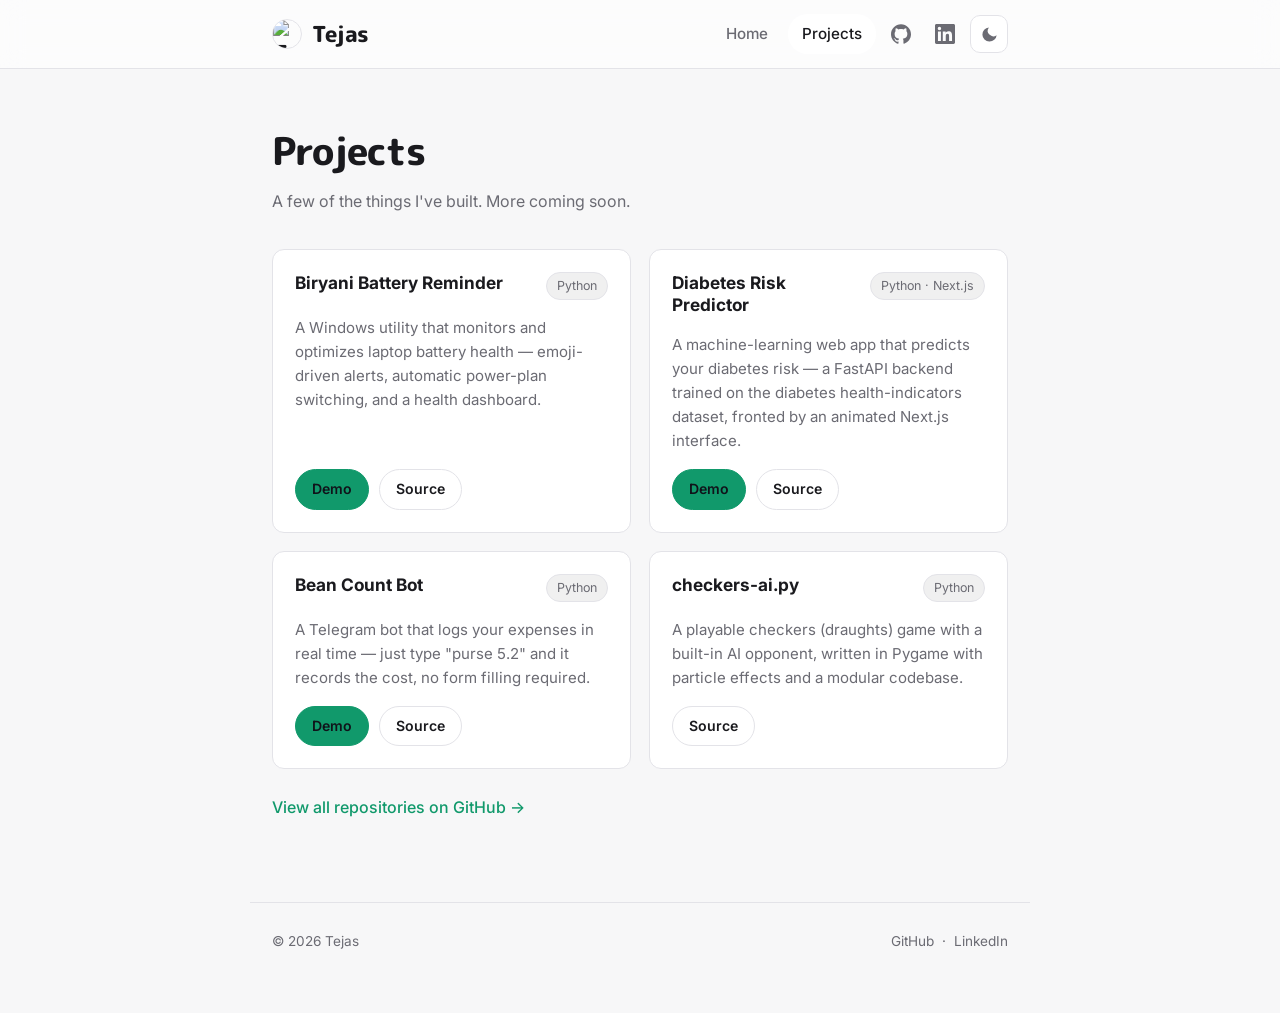
==== projects.html @ b29696ea "fixed some stuff" ====
<!doctype html>
<html lang="en">
  <head>
    <meta charset="UTF-8" />
    <script>
      (function () {
        try {
          var t = localStorage.getItem('theme');
          if (t === 'light' || t === 'dark') document.documentElement.setAttribute('data-theme', t);
        } catch (e) {}
      })();
    </script>
    <meta name="viewport" content="width=device-width, initial-scale=1.0" />
    <title>Tejas — Projects</title>
    <meta name="description" content="A selection of projects built by Tejas, with live demos and source." />
    <link rel="icon" href="data:image/svg+xml,<svg xmlns='http://www.w3.org/2000/svg' viewBox='0 0 100 100'><rect width='100' height='100' rx='50' fill='%23202023'/><text x='50' y='72' font-size='64' text-anchor='middle' fill='%236ee7a0' font-family='sans-serif'>T</text></svg>" />
    <link rel="preconnect" href="https://fonts.googleapis.com" />
    <link rel="preconnect" href="https://fonts.gstatic.com" crossorigin />
    <link href="https://fonts.googleapis.com/css2?family=M+PLUS+Rounded+1c:wght@500;700;800&family=Inter:wght@400;500;600&display=swap" rel="stylesheet" />
    <link rel="stylesheet" href="style.css" />
  </head>
  <body>
    <header class="nav">
      <div class="nav__inner">
        <a class="brand" href="index.html" aria-label="Tejas, home">
          <img class="brand__avatar" src="https://github.com/KidCoderT.png" alt="Tejas avatar" />
          <span>Tejas</span>
        </a>
        <nav class="nav__links" aria-label="Primary">
          <a href="index.html" class="nav__link">Home</a>
          <a href="projects.html" class="nav__link is-active">Projects</a>
          <a class="nav__social" href="https://github.com/KidCoderT" target="_blank" rel="noopener noreferrer" aria-label="GitHub profile">
            <svg viewBox="0 0 24 24" aria-hidden="true"><path fill="currentColor" d="M12 .297c-6.63 0-12 5.373-12 12 0 5.303 3.438 9.8 8.205 11.385.6.113.82-.258.82-.577 0-.285-.01-1.04-.015-2.04-3.338.724-4.042-1.61-4.042-1.61C4.422 18.07 3.633 17.7 3.633 17.7c-1.087-.744.084-.729.084-.729 1.205.084 1.838 1.236 1.838 1.236 1.07 1.835 2.809 1.305 3.495.998.108-.776.417-1.305.76-1.605-2.665-.3-5.466-1.332-5.466-5.93 0-1.31.465-2.38 1.235-3.22-.135-.303-.54-1.523.105-3.176 0 0 1.005-.322 3.3 1.23.96-.267 1.98-.399 3-.405 1.02.006 2.04.138 3 .405 2.28-1.552 3.285-1.23 3.285-1.23.645 1.653.24 2.873.12 3.176.765.84 1.23 1.91 1.23 3.22 0 4.61-2.805 5.625-5.475 5.92.42.36.81 1.096.81 2.22 0 1.606-.015 2.896-.015 3.286 0 .315.21.69.825.57C20.565 22.092 24 17.592 24 12.297c0-6.627-5.373-12-12-12"/></svg>
          </a>
          <a class="nav__social" href="https://www.linkedin.com/in/tejas-sunil/" target="_blank" rel="noopener noreferrer" aria-label="LinkedIn profile">
            <svg viewBox="0 0 24 24" aria-hidden="true"><path fill="currentColor" d="M20.447 20.452h-3.554v-5.569c0-1.328-.027-3.037-1.852-3.037-1.853 0-2.136 1.445-2.136 2.939v5.667H9.351V9h3.414v1.561h.046c.477-.9 1.637-1.85 3.37-1.85 3.601 0 4.267 2.37 4.267 5.455v6.286zM5.337 7.433a2.062 2.062 0 0 1-2.063-2.065 2.064 2.064 0 1 1 2.063 2.065zm1.782 13.019H3.555V9h3.564v11.452zM22.225 0H1.771C.792 0 0 .774 0 1.729v20.542C0 23.227.792 24 1.771 24h20.451C23.2 24 24 23.227 24 22.271V1.729C24 .774 23.2 0 22.225 0z"/>
            </svg>
          </a>
          <button type="button" class="theme-toggle" id="theme-toggle" aria-label="Toggle light and dark mode">
            <svg class="icon--sun" viewBox="0 0 24 24" aria-hidden="true"><g fill="none" stroke="currentColor" stroke-width="2" stroke-linecap="round"><circle cx="12" cy="12" r="4"/><path d="M12 2v2M12 20v2M4.93 4.93l1.41 1.41M17.66 17.66l1.41 1.41M2 12h2M20 12h2M4.93 19.07l1.41-1.41M17.66 6.34l1.41-1.41"/></g></svg>
            <svg class="icon--moon" viewBox="0 0 24 24" aria-hidden="true"><path fill="currentColor" d="M21 12.79A9 9 0 1 1 11.21 3 7 7 0 0 0 21 12.79z"/>
            </svg>
          </button>
        </nav>
      </div>
    </header>

    <main class="container">
      <section class="page-head">
        <h1>Projects</h1>
        <p>A few of the things I've built. More coming soon.</p>
      </section>

      <div class="projects__grid">
        <article class="card">
          <div class="card__top">
            <h3 class="card__name">Biryani Battery Reminder</h3>
            <span class="tag">Python</span>
          </div>
          <p class="card__desc">A Windows utility that monitors and optimizes laptop battery health — emoji-driven alerts, automatic power-plan switching, and a health dashboard.</p>
          <div class="card__actions">
            <a class="btn btn--demo" href="https://biryani-battery-reminder.vercel.app/" target="_blank" rel="noopener noreferrer">Demo</a>
            <a class="btn btn--source" href="https://github.com/KidCoderT/biryani-battery-reminder" target="_blank" rel="noopener noreferrer">Source</a>
          </div>
        </article>

        <article class="card">
          <div class="card__top">
            <h3 class="card__name">Diabetes Risk Predictor</h3>
            <span class="tag">Python · Next.js</span>
          </div>
          <p class="card__desc">A machine-learning web app that predicts your diabetes risk — a FastAPI backend trained on the diabetes health-indicators dataset, fronted by an animated Next.js interface.</p>
          <div class="card__actions">
            <a class="btn btn--demo" href="https://diabetes-risk-predictor.vercel.app/" target="_blank" rel="noopener noreferrer">Demo</a>
            <a class="btn btn--source" href="https://github.com/KidCoderT/DiabetesRiskPredictor" target="_blank" rel="noopener noreferrer">Source</a>
          </div>
        </article>

        <article class="card">
          <div class="card__top">
            <h3 class="card__name">Bean Count Bot</h3>
            <span class="tag">Python</span>
          </div>
          <p class="card__desc">A Telegram bot that logs your expenses in real time — just type "purse 5.2" and it records the cost, no form filling required.</p>
          <div class="card__actions">
            <a class="btn btn--demo" href="https://beancounterbot.vercel.app/" target="_blank" rel="noopener noreferrer">Demo</a>
            <a class="btn btn--source" href="https://github.com/KidCoderT/beancounter" target="_blank" rel="noopener noreferrer">Source</a>
          </div>
        </article>

        <article class="card">
          <div class="card__top">
            <h3 class="card__name">checkers-ai.py</h3>
            <span class="tag">Python</span>
          </div>
          <p class="card__desc">A playable checkers (draughts) game with a built-in AI opponent, written in Pygame with particle effects and a modular codebase.</p>
          <div class="card__actions">
            <a class="btn btn--source" href="https://github.com/KidCoderT/checkers-ai.py" target="_blank" rel="noopener noreferrer">Source</a>
          </div>
        </article>
      </div>

      <a class="projects__more" href="https://github.com/KidCoderT?tab=repositories" target="_blank" rel="noopener noreferrer">
        View all repositories on GitHub →
      </a>
    </main>

    <footer class="footer">
      <span>© 2026 Tejas</span>
      <span>
        <a href="https://github.com/KidCoderT" target="_blank" rel="noopener noreferrer">GitHub</a>
        &nbsp;·&nbsp;
        <a href="https://www.linkedin.com/in/tejas-sunil/" target="_blank" rel="noopener noreferrer">LinkedIn</a>
      </span>
    </footer>

    <script src="script.js"></script>
  </body>
</html>
---- style.css ----
/* ---- Design tokens (theme-aware) ---- */
:root {
  /* Light theme (default; flipped by [data-theme="dark"]) */
  --bg: #f7f7f8;
  --bg-elev: #ffffff;
  --text: #1a1a1e;
  --text-muted: #6b6b73;
  --border: #e3e3e8;
  --accent: #11996b;
  --radius: 12px;
  --maxw: 780px;

  --font-heading: 'M PLUS Rounded 1c', ui-sans-serif, system-ui, sans-serif;
  --font-body: 'Inter', ui-sans-serif, system-ui, -apple-system, 'Segoe UI', Roboto, Arial, sans-serif;
}
[data-theme="dark"] {
  /* Dark theme */
  --bg: #202023;
  --bg-elev: #2a2a2f;
  --text: #eceef1;
  --text-muted: #9a9aa3;
  --border: #33333b;
  --accent: #6ee7a0;
}

/* ---- Reset-ish ---- */
* { box-sizing: border-box; margin: 0; padding: 0; }
html { scroll-behavior: smooth; }
body {
  font-family: var(--font-body);
  color: var(--text);
  background: var(--bg);
  line-height: 1.6;
  -webkit-font-smoothing: antialiased;
  text-rendering: optimizeLegibility;
  transition: background-color 0.3s ease, color 0.3s ease;
}
a { color: inherit; text-decoration: none; }
img { display: block; max-width: 100%; }

/* ---- Navbar (frosted glass, craftz.dog style) ---- */
.nav {
  position: fixed;
  inset: 0 0 auto 0;
  z-index: 50;
  background: rgba(255, 255, 255, 0.6);
  backdrop-filter: blur(12px);
  -webkit-backdrop-filter: blur(12px);
  border-bottom: 1px solid var(--border);
}
[data-theme="dark"] .nav {
  background: rgba(32, 32, 35, 0.6);
}
.nav__inner {
  max-width: var(--maxw);
  margin: 0 auto;
  padding: 14px 22px;
  display: flex;
  align-items: center;
  justify-content: space-between;
  gap: 16px;
}
.brand {
  display: inline-flex;
  align-items: center;
  gap: 10px;
  font-family: var(--font-heading);
  font-weight: 800;
  font-size: 1.35rem;
  letter-spacing: -0.02em;
}
.brand__avatar {
  width: 30px;
  height: 30px;
  border-radius: 50%;
  object-fit: cover;
  border: 1px solid var(--border);
}
.nav__links {
  display: flex;
  align-items: center;
  gap: 6px;
}
.nav__link {
  padding: 8px 14px;
  border-radius: 999px;
  color: var(--text-muted);
  font-weight: 500;
  font-size: 0.95rem;
  transition: color 0.18s ease, background 0.18s ease;
}
.nav__link:hover { color: var(--text); background: var(--bg-elev); }
.nav__link.is-active { color: var(--text); background: var(--bg-elev); }
.nav__social {
  display: inline-grid;
  place-items: center;
  width: 38px;
  height: 38px;
  border-radius: 10px;
  color: var(--text-muted);
  transition: color 0.18s ease, transform 0.2s ease, background 0.18s ease;
}
.nav__social:hover {
  color: var(--text);
  background: var(--bg-elev);
  transform: rotate(15deg);
}
.nav__social svg { width: 20px; height: 20px; }

/* Theme toggle button (sits beside the social icons) */
.theme-toggle {
  display: inline-grid;
  place-items: center;
  width: 38px;
  height: 38px;
  border-radius: 10px;
  border: 1px solid var(--border);
  background: var(--bg-elev);
  color: var(--text-muted);
  cursor: pointer;
  transition: color 0.18s ease, border-color 0.18s ease, background 0.18s ease, transform 0.2s ease;
}
.theme-toggle:hover {
  color: var(--text);
  border-color: var(--text-muted);
  transform: rotate(15deg);
}
.theme-toggle svg { width: 19px; height: 19px; }
/* Sun is shown in dark mode, moon in light mode */
.icon--moon { display: none; }
.icon--sun { display: block; }
[data-theme="light"] .icon--moon { display: block; }
[data-theme="light"] .icon--sun { display: none; }

/* ---- Layout ---- */
.container {
  max-width: var(--maxw);
  margin: 0 auto;
  padding: 120px 22px 80px;
}

/* ---- Home / Hero ---- */
.hero {
  text-align: center;
  padding: 60px 0 40px;
  display: flex;
  flex-direction: column;
  align-items: center;
  gap: 18px;
}
.hero__avatar {
  width: 132px;
  height: 132px;
  border-radius: 50%;
  object-fit: cover;
  border: 1px solid var(--border);
  box-shadow: 0 10px 40px rgba(0, 0, 0, 0.35);
}
.hero__title {
  font-family: var(--font-heading);
  font-weight: 800;
  font-size: clamp(2rem, 6vw, 3rem);
  line-height: 1.1;
  letter-spacing: -0.03em;
}
.hero__subtitle {
  color: var(--accent);
  font-weight: 600;
  letter-spacing: 0.01em;
}
.hero__bio {
  color: var(--text-muted);
  max-width: 44ch;
  font-size: 1.05rem;
}

/* ---- Social row ---- */
.social-row {
  display: flex;
  gap: 12px;
  margin-top: 8px;
}
.social-row a {
  display: inline-flex;
  align-items: center;
  gap: 8px;
  padding: 10px 18px;
  border: 1px solid var(--border);
  border-radius: 999px;
  color: var(--text-muted);
  font-weight: 500;
  font-size: 0.95rem;
  transition: color 0.18s ease, border-color 0.18s ease, transform 0.15s ease, background 0.18s ease;
}
.social-row a:hover {
  color: var(--text);
  border-color: var(--text-muted);
  transform: translateY(-2px);
  background: var(--bg-elev);
}
.social-row svg { width: 18px; height: 18px; }

/* ---- Section heading ---- */
.page-head { margin-bottom: 34px; }
.page-head h1 {
  font-family: var(--font-heading);
  font-weight: 800;
  font-size: clamp(1.8rem, 5vw, 2.4rem);
  letter-spacing: -0.02em;
}
.page-head p { color: var(--text-muted); margin-top: 8px; }

/* ---- Projects grid + cards ---- */
.projects__grid {
  display: grid;
  grid-template-columns: repeat(auto-fill, minmax(260px, 1fr));
  gap: 18px;
}
.card {
  display: flex;
  flex-direction: column;
  gap: 16px;
  padding: 22px;
  background: var(--bg-elev);
  border: 1px solid var(--border);
  border-radius: var(--radius);
  transition: transform 0.18s ease, border-color 0.18s ease, box-shadow 0.18s ease;
}
.card:hover {
  transform: translateY(-3px);
  border-color: var(--text-muted);
  box-shadow: 0 12px 30px rgba(0, 0, 0, 0.3);
}
[data-theme="light"] .card:hover {
  box-shadow: 0 12px 30px rgba(0, 0, 0, 0.12);
}
.card__top {
  display: flex;
  align-items: flex-start;
  justify-content: space-between;
  gap: 12px;
}
.card__name {
  font-weight: 700;
  font-size: 1.08rem;
  color: var(--text);
  line-height: 1.3;
}
.card:hover .card__name { color: var(--accent); }
.card__desc {
  color: var(--text-muted);
  font-size: 0.94rem;
  flex: 1;
}
.card__actions {
  display: flex;
  gap: 10px;
  flex-wrap: wrap;
}
.btn {
  display: inline-flex;
  align-items: center;
  gap: 6px;
  padding: 8px 16px;
  border-radius: 999px;
  font-weight: 600;
  font-size: 0.88rem;
  border: 1px solid var(--border);
  background: var(--bg-elev);
  color: var(--text);
  cursor: pointer;
  transition: color 0.18s ease, background 0.18s ease, border-color 0.18s ease, transform 0.15s ease;
}
.btn:hover { transform: translateY(-1px); }
.btn--demo {
  background: var(--accent);
  border-color: var(--accent);
  color: #10131a;
}
.btn--demo:hover {
  border-color: var(--accent);
  opacity: 0.9;
}
.btn--source:hover {
  border-color: var(--text-muted);
  background: var(--bg);
}
.tag {
  font-size: 0.78rem;
  padding: 3px 10px;
  border-radius: 999px;
  background: rgba(255, 255, 255, 0.06);
  color: var(--text-muted);
  border: 1px solid var(--border);
  white-space: nowrap;
}
[data-theme="light"] .tag {
  background: rgba(0, 0, 0, 0.06);
}

.projects__status {
  color: var(--text-muted);
  padding: 24px;
  text-align: center;
}
.projects__more {
  display: inline-block;
  margin-top: 26px;
  color: var(--accent);
  font-weight: 500;
  border-bottom: 1px solid transparent;
  transition: border-color 0.18s ease;
}
.projects__more:hover { border-color: var(--accent); }

/* ---- Footer ---- */
.footer {
  border-top: 1px solid var(--border);
  max-width: var(--maxw);
  margin: 0 auto;
  padding: 28px 22px 60px;
  color: var(--text-muted);
  font-size: 0.85rem;
  display: flex;
  justify-content: space-between;
  gap: 16px;
  flex-wrap: wrap;
}
.footer a { color: var(--text-muted); transition: color 0.18s ease; }
.footer a:hover { color: var(--accent); }

/* ---- Responsive ---- */
@media (max-width: 560px) {
  .nav__inner { padding: 12px 16px; }
  .brand span { font-size: 1.15rem; }
  .nav__link { padding: 8px 10px; font-size: 0.9rem; }
  .container { padding-top: 100px; }
  .projects__grid { grid-template-columns: 1fr; }
}
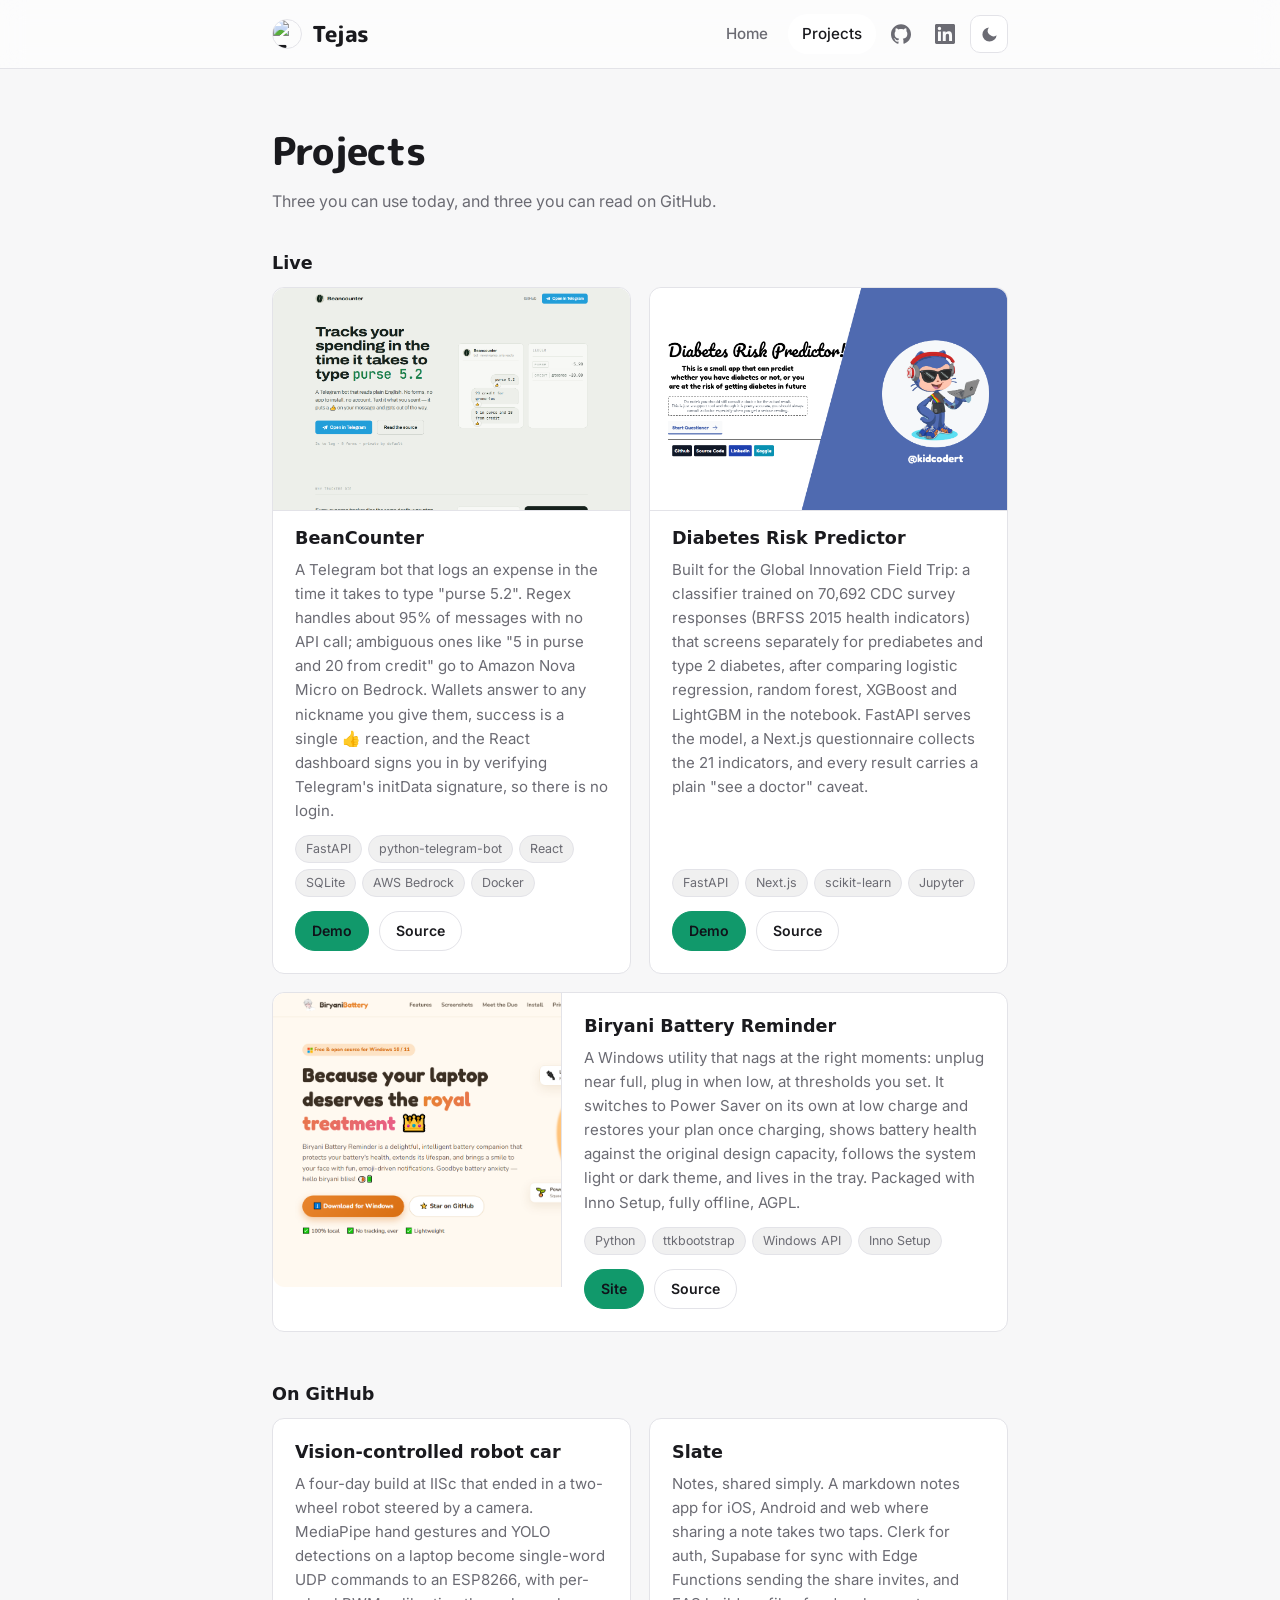
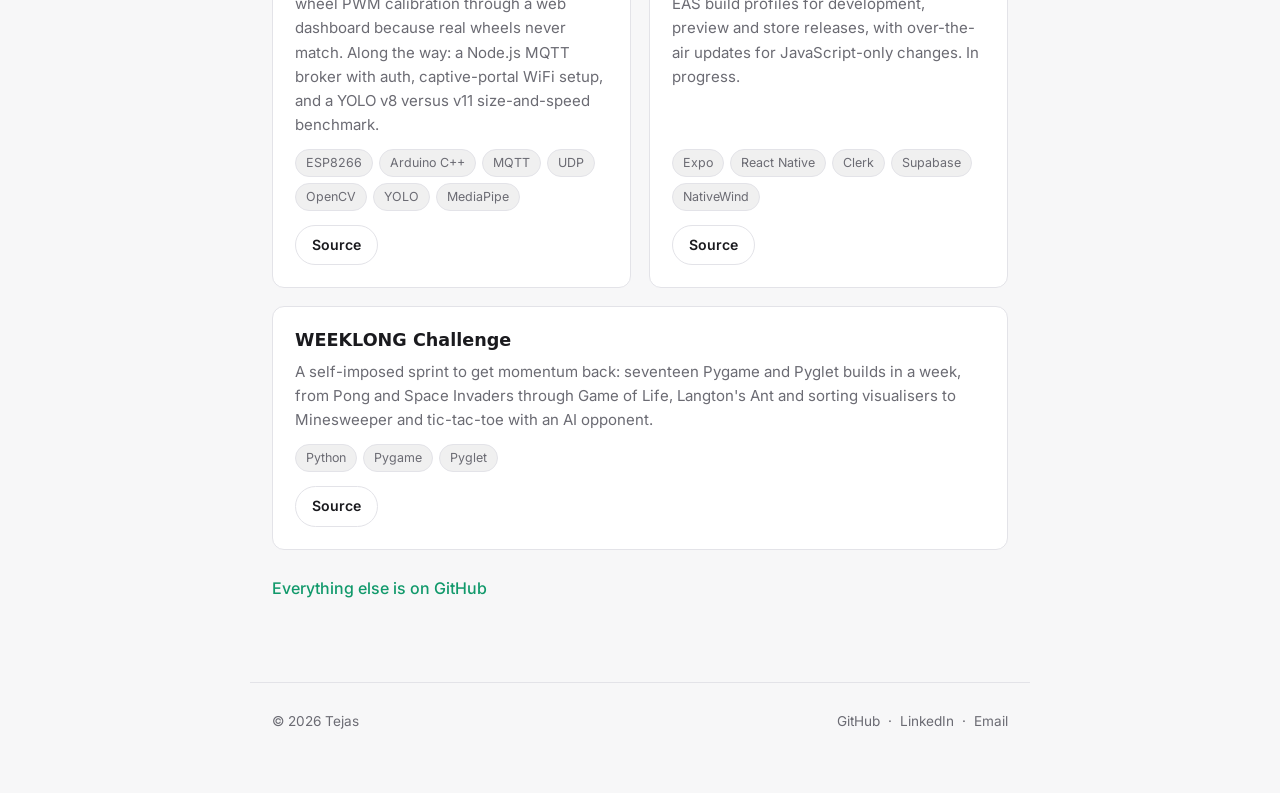
==== commit c3ac68da: "added better projects" ====
--- a/projects.html
+++ b/projects.html
@@ -4,15 +4,18 @@
     <meta charset="UTF-8" />
     <script>
       (function () {
-        try {
-          var t = localStorage.getItem('theme');
-          if (t === 'light' || t === 'dark') document.documentElement.setAttribute('data-theme', t);
-        } catch (e) {}
+        var t = null;
+        try { t = localStorage.getItem('theme'); } catch (e) {}
+        if (t !== 'light' && t !== 'dark') t = matchMedia('(prefers-color-scheme: dark)').matches ? 'dark' : 'light';
+        document.documentElement.setAttribute('data-theme', t);
       })();
     </script>
     <meta name="viewport" content="width=device-width, initial-scale=1.0" />
     <title>Tejas — Projects</title>
-    <meta name="description" content="A selection of projects built by Tejas, with live demos and source." />
+    <meta name="description" content="Projects by Tejas: a Telegram expense tracker, a clinical ML predictor, a Windows battery utility, a vision-controlled robot car, and more." />
+    <meta property="og:title" content="Tejas — Projects" />
+    <meta property="og:description" content="A Telegram expense tracker, a clinical ML predictor, a Windows battery utility, a vision-controlled robot car, and more." />
+    <meta property="og:image" content="https://github.com/KidCoderT.png" />
     <link rel="icon" href="data:image/svg+xml,<svg xmlns='http://www.w3.org/2000/svg' viewBox='0 0 100 100'><rect width='100' height='100' rx='50' fill='%23202023'/><text x='50' y='72' font-size='64' text-anchor='middle' fill='%236ee7a0' font-family='sans-serif'>T</text></svg>" />
     <link rel="preconnect" href="https://fonts.googleapis.com" />
     <link rel="preconnect" href="https://fonts.gstatic.com" crossorigin />
@@ -33,13 +36,11 @@
             <svg viewBox="0 0 24 24" aria-hidden="true"><path fill="currentColor" d="M12 .297c-6.63 0-12 5.373-12 12 0 5.303 3.438 9.8 8.205 11.385.6.113.82-.258.82-.577 0-.285-.01-1.04-.015-2.04-3.338.724-4.042-1.61-4.042-1.61C4.422 18.07 3.633 17.7 3.633 17.7c-1.087-.744.084-.729.084-.729 1.205.084 1.838 1.236 1.838 1.236 1.07 1.835 2.809 1.305 3.495.998.108-.776.417-1.305.76-1.605-2.665-.3-5.466-1.332-5.466-5.93 0-1.31.465-2.38 1.235-3.22-.135-.303-.54-1.523.105-3.176 0 0 1.005-.322 3.3 1.23.96-.267 1.98-.399 3-.405 1.02.006 2.04.138 3 .405 2.28-1.552 3.285-1.23 3.285-1.23.645 1.653.24 2.873.12 3.176.765.84 1.23 1.91 1.23 3.22 0 4.61-2.805 5.625-5.475 5.92.42.36.81 1.096.81 2.22 0 1.606-.015 2.896-.015 3.286 0 .315.21.69.825.57C20.565 22.092 24 17.592 24 12.297c0-6.627-5.373-12-12-12"/></svg>
           </a>
           <a class="nav__social" href="https://www.linkedin.com/in/tejas-sunil/" target="_blank" rel="noopener noreferrer" aria-label="LinkedIn profile">
-            <svg viewBox="0 0 24 24" aria-hidden="true"><path fill="currentColor" d="M20.447 20.452h-3.554v-5.569c0-1.328-.027-3.037-1.852-3.037-1.853 0-2.136 1.445-2.136 2.939v5.667H9.351V9h3.414v1.561h.046c.477-.9 1.637-1.85 3.37-1.85 3.601 0 4.267 2.37 4.267 5.455v6.286zM5.337 7.433a2.062 2.062 0 0 1-2.063-2.065 2.064 2.064 0 1 1 2.063 2.065zm1.782 13.019H3.555V9h3.564v11.452zM22.225 0H1.771C.792 0 0 .774 0 1.729v20.542C0 23.227.792 24 1.771 24h20.451C23.2 24 24 23.227 24 22.271V1.729C24 .774 23.2 0 22.225 0z"/>
-            </svg>
+            <svg viewBox="0 0 24 24" aria-hidden="true"><path fill="currentColor" d="M20.447 20.452h-3.554v-5.569c0-1.328-.027-3.037-1.852-3.037-1.853 0-2.136 1.445-2.136 2.939v5.667H9.351V9h3.414v1.561h.046c.477-.9 1.637-1.85 3.37-1.85 3.601 0 4.267 2.37 4.267 5.455v6.286zM5.337 7.433a2.062 2.062 0 0 1-2.063-2.065 2.064 2.064 0 1 1 2.063 2.065zm1.782 13.019H3.555V9h3.564v11.452zM22.225 0H1.771C.792 0 0 .774 0 1.729v20.542C0 23.227.792 24 1.771 24h20.451C23.2 24 24 23.227 24 22.271V1.729C24 .774 23.2 0 22.225 0z"/></svg>
           </a>
           <button type="button" class="theme-toggle" id="theme-toggle" aria-label="Toggle light and dark mode">
             <svg class="icon--sun" viewBox="0 0 24 24" aria-hidden="true"><g fill="none" stroke="currentColor" stroke-width="2" stroke-linecap="round"><circle cx="12" cy="12" r="4"/><path d="M12 2v2M12 20v2M4.93 4.93l1.41 1.41M17.66 17.66l1.41 1.41M2 12h2M20 12h2M4.93 19.07l1.41-1.41M17.66 6.34l1.41-1.41"/></g></svg>
-            <svg class="icon--moon" viewBox="0 0 24 24" aria-hidden="true"><path fill="currentColor" d="M21 12.79A9 9 0 1 1 11.21 3 7 7 0 0 0 21 12.79z"/>
-            </svg>
+            <svg class="icon--moon" viewBox="0 0 24 24" aria-hidden="true"><path fill="currentColor" d="M21 12.79A9 9 0 1 1 11.21 3 7 7 0 0 0 21 12.79z"/></svg>
           </button>
         </nav>
       </div>
@@ -48,60 +49,105 @@
     <main class="container">
       <section class="page-head">
         <h1>Projects</h1>
-        <p>A few of the things I've built. More coming soon.</p>
+        <p>Three you can use today, and three you can read on GitHub.</p>
       </section>
 
-      <div class="projects__grid">
-        <article class="card">
-          <div class="card__top">
-            <h3 class="card__name">Biryani Battery Reminder</h3>
-            <span class="tag">Python</span>
-          </div>
-          <p class="card__desc">A Windows utility that monitors and optimizes laptop battery health — emoji-driven alerts, automatic power-plan switching, and a health dashboard.</p>
-          <div class="card__actions">
-            <a class="btn btn--demo" href="https://biryani-battery-reminder.vercel.app/" target="_blank" rel="noopener noreferrer">Demo</a>
-            <a class="btn btn--source" href="https://github.com/KidCoderT/biryani-battery-reminder" target="_blank" rel="noopener noreferrer">Source</a>
-          </div>
-        </article>
+      <section class="section">
+        <h2>Live</h2>
+        <div class="projects__grid">
+          <article class="card">
+            <img class="card__shot" src="assets/beancounter.png" alt="BeanCounter landing page" width="1280" height="800" loading="lazy" />
+            <div class="card__body">
+              <h3 class="card__name">BeanCounter</h3>
+              <p class="card__desc">A Telegram bot that logs an expense in the time it takes to type "purse 5.2". Regex handles about 95% of messages with no API call; ambiguous ones like "5 in purse and 20 from credit" go to Amazon Nova Micro on Bedrock. Wallets answer to any nickname you give them, success is a single 👍 reaction, and the React dashboard signs you in by verifying Telegram's initData signature, so there is no login.</p>
+              <div class="tags">
+                <span class="tag">FastAPI</span><span class="tag">python-telegram-bot</span><span class="tag">React</span><span class="tag">SQLite</span><span class="tag">AWS Bedrock</span><span class="tag">Docker</span>
+              </div>
+              <div class="card__actions">
+                <a class="btn btn--demo" href="https://beancounterbot.vercel.app/" target="_blank" rel="noopener noreferrer">Demo</a>
+                <a class="btn btn--source" href="https://github.com/KidCoderT/beancounter" target="_blank" rel="noopener noreferrer">Source</a>
+              </div>
+            </div>
+          </article>
 
-        <article class="card">
-          <div class="card__top">
-            <h3 class="card__name">Diabetes Risk Predictor</h3>
-            <span class="tag">Python · Next.js</span>
-          </div>
-          <p class="card__desc">A machine-learning web app that predicts your diabetes risk — a FastAPI backend trained on the diabetes health-indicators dataset, fronted by an animated Next.js interface.</p>
-          <div class="card__actions">
-            <a class="btn btn--demo" href="https://diabetes-risk-predictor.vercel.app/" target="_blank" rel="noopener noreferrer">Demo</a>
-            <a class="btn btn--source" href="https://github.com/KidCoderT/DiabetesRiskPredictor" target="_blank" rel="noopener noreferrer">Source</a>
-          </div>
-        </article>
+          <article class="card">
+            <img class="card__shot" src="assets/diabetes.png" alt="Diabetes Risk Predictor home page" width="1280" height="800" loading="lazy" />
+            <div class="card__body">
+              <h3 class="card__name">Diabetes Risk Predictor</h3>
+              <p class="card__desc">Built for the Global Innovation Field Trip: a classifier trained on 70,692 CDC survey responses (BRFSS 2015 health indicators) that screens separately for prediabetes and type 2 diabetes, after comparing logistic regression, random forest, XGBoost and LightGBM in the notebook. FastAPI serves the model, a Next.js questionnaire collects the 21 indicators, and every result carries a plain "see a doctor" caveat.</p>
+              <div class="tags">
+                <span class="tag">FastAPI</span><span class="tag">Next.js</span><span class="tag">scikit-learn</span><span class="tag">Jupyter</span>
+              </div>
+              <div class="card__actions">
+                <a class="btn btn--demo" href="https://diabetes-risk-predictor.vercel.app/" target="_blank" rel="noopener noreferrer">Demo</a>
+                <a class="btn btn--source" href="https://github.com/KidCoderT/DiabetesRiskPredictor" target="_blank" rel="noopener noreferrer">Source</a>
+              </div>
+            </div>
+          </article>
 
-        <article class="card">
-          <div class="card__top">
-            <h3 class="card__name">Bean Count Bot</h3>
-            <span class="tag">Python</span>
-          </div>
-          <p class="card__desc">A Telegram bot that logs your expenses in real time — just type "purse 5.2" and it records the cost, no form filling required.</p>
-          <div class="card__actions">
-            <a class="btn btn--demo" href="https://beancounterbot.vercel.app/" target="_blank" rel="noopener noreferrer">Demo</a>
-            <a class="btn btn--source" href="https://github.com/KidCoderT/beancounter" target="_blank" rel="noopener noreferrer">Source</a>
-          </div>
-        </article>
+          <article class="card card--wide">
+            <img class="card__shot" src="assets/biryani.png" alt="Biryani Battery Reminder product site" width="1280" height="800" loading="lazy" />
+            <div class="card__body">
+              <h3 class="card__name">Biryani Battery Reminder</h3>
+              <p class="card__desc">A Windows utility that nags at the right moments: unplug near full, plug in when low, at thresholds you set. It switches to Power Saver on its own at low charge and restores your plan once charging, shows battery health against the original design capacity, follows the system light or dark theme, and lives in the tray. Packaged with Inno Setup, fully offline, AGPL.</p>
+              <div class="tags">
+                <span class="tag">Python</span><span class="tag">ttkbootstrap</span><span class="tag">Windows API</span><span class="tag">Inno Setup</span>
+              </div>
+              <div class="card__actions">
+                <a class="btn btn--demo" href="https://biryani-battery-reminder.vercel.app/" target="_blank" rel="noopener noreferrer">Site</a>
+                <a class="btn btn--source" href="https://github.com/KidCoderT/biryani-battery-reminder" target="_blank" rel="noopener noreferrer">Source</a>
+              </div>
+            </div>
+          </article>
+        </div>
+      </section>
 
-        <article class="card">
-          <div class="card__top">
-            <h3 class="card__name">checkers-ai.py</h3>
-            <span class="tag">Python</span>
-          </div>
-          <p class="card__desc">A playable checkers (draughts) game with a built-in AI opponent, written in Pygame with particle effects and a modular codebase.</p>
-          <div class="card__actions">
-            <a class="btn btn--source" href="https://github.com/KidCoderT/checkers-ai.py" target="_blank" rel="noopener noreferrer">Source</a>
-          </div>
-        </article>
-      </div>
+      <section class="section">
+        <h2>On GitHub</h2>
+        <div class="projects__grid">
+          <article class="card">
+            <div class="card__body">
+              <h3 class="card__name">Vision-controlled robot car</h3>
+              <p class="card__desc">A four-day build at IISc that ended in a two-wheel robot steered by a camera. MediaPipe hand gestures and YOLO detections on a laptop become single-word UDP commands to an ESP8266, with per-wheel PWM calibration through a web dashboard because real wheels never match. Along the way: a Node.js MQTT broker with auth, captive-portal WiFi setup, and a YOLO v8 versus v11 size-and-speed benchmark.</p>
+              <div class="tags">
+                <span class="tag">ESP8266</span><span class="tag">Arduino C++</span><span class="tag">MQTT</span><span class="tag">UDP</span><span class="tag">OpenCV</span><span class="tag">YOLO</span><span class="tag">MediaPipe</span>
+              </div>
+              <div class="card__actions">
+                <a class="btn btn--source" href="https://github.com/KidCoderT/iisc-iot" target="_blank" rel="noopener noreferrer">Source</a>
+              </div>
+            </div>
+          </article>
+
+          <article class="card">
+            <div class="card__body">
+              <h3 class="card__name">Slate</h3>
+              <p class="card__desc">Notes, shared simply. A markdown notes app for iOS, Android and web where sharing a note takes two taps. Clerk for auth, Supabase for sync with Edge Functions sending the share invites, and EAS build profiles for development, preview and store releases, with over-the-air updates for JavaScript-only changes. In progress.</p>
+              <div class="tags">
+                <span class="tag">Expo</span><span class="tag">React Native</span><span class="tag">Clerk</span><span class="tag">Supabase</span><span class="tag">NativeWind</span>
+              </div>
+              <div class="card__actions">
+                <a class="btn btn--source" href="https://github.com/KidCoderT/slate" target="_blank" rel="noopener noreferrer">Source</a>
+              </div>
+            </div>
+          </article>
+
+          <article class="card card--wide">
+            <div class="card__body">
+              <h3 class="card__name">WEEKLONG Challenge</h3>
+              <p class="card__desc">A self-imposed sprint to get momentum back: seventeen Pygame and Pyglet builds in a week, from Pong and Space Invaders through Game of Life, Langton's Ant and sorting visualisers to Minesweeper and tic-tac-toe with an AI opponent.</p>
+              <div class="tags">
+                <span class="tag">Python</span><span class="tag">Pygame</span><span class="tag">Pyglet</span>
+              </div>
+              <div class="card__actions">
+                <a class="btn btn--source" href="https://github.com/KidCoderT/WEEKLONG-CHALLENGE" target="_blank" rel="noopener noreferrer">Source</a>
+              </div>
+            </div>
+          </article>
+        </div>
+      </section>
 
       <a class="projects__more" href="https://github.com/KidCoderT?tab=repositories" target="_blank" rel="noopener noreferrer">
-        View all repositories on GitHub →
+        Everything else is on GitHub
       </a>
     </main>
 
@@ -111,6 +157,8 @@
         <a href="https://github.com/KidCoderT" target="_blank" rel="noopener noreferrer">GitHub</a>
         &nbsp;·&nbsp;
         <a href="https://www.linkedin.com/in/tejas-sunil/" target="_blank" rel="noopener noreferrer">LinkedIn</a>
+        &nbsp;·&nbsp;
+        <a href="mailto:tejas.sunil@u.nus.edu">Email</a>
       </span>
     </footer>
 
--- a/style.css
+++ b/style.css
@@ -154,8 +154,9 @@
   border-radius: 50%;
   object-fit: cover;
   border: 1px solid var(--border);
-  box-shadow: 0 10px 40px rgba(0, 0, 0, 0.35);
-}
+  box-shadow: 0 10px 40px rgba(0, 0, 0, 0.12);
+}
+[data-theme="dark"] .hero__avatar { box-shadow: 0 10px 40px rgba(0, 0, 0, 0.35); }
 .hero__title {
   font-family: var(--font-heading);
   font-weight: 800;
@@ -210,7 +211,26 @@
 }
 .page-head p { color: var(--text-muted); margin-top: 8px; }
 
-/* ---- Projects grid + cards ---- */
+/* ---- Home sections (experience, education) ---- */
+.section { margin-top: 48px; }
+.page-head + .section { margin-top: 0; }
+.section h2 {
+  font-family: var(--font-heading);
+  font-size: 1.1rem;
+  font-weight: 700;
+  margin-bottom: 10px;
+}
+.exp { padding: 14px 0; border-top: 1px solid var(--border); }
+.exp__head { display: flex; flex-wrap: wrap; align-items: baseline; gap: 4px 12px; }
+.exp__role { font-weight: 600; }
+.exp__org, .exp__dates { color: var(--text-muted); font-size: 0.92rem; }
+.exp__dates { margin-left: auto; white-space: nowrap; }
+.exp p { color: var(--text-muted); font-size: 0.94rem; margin-top: 6px; }
+.awards { color: var(--text-muted); font-size: 0.92rem; padding-top: 14px; border-top: 1px solid var(--border); }
+.cta { text-align: center; margin-top: 38px; }
+.cta .projects__more { margin-top: 0; }
+
+/* ---- Projects: cards, grouped so every card in a grid has the same shape ---- */
 .projects__grid {
   display: grid;
   grid-template-columns: repeat(auto-fill, minmax(260px, 1fr));
@@ -219,7 +239,6 @@
 .card {
   display: flex;
   flex-direction: column;
-  gap: 16px;
   padding: 22px;
   background: var(--bg-elev);
   border: 1px solid var(--border);
@@ -229,33 +248,47 @@
 .card:hover {
   transform: translateY(-3px);
   border-color: var(--text-muted);
-  box-shadow: 0 12px 30px rgba(0, 0, 0, 0.3);
-}
-[data-theme="light"] .card:hover {
   box-shadow: 0 12px 30px rgba(0, 0, 0, 0.12);
 }
-.card__top {
-  display: flex;
-  align-items: flex-start;
-  justify-content: space-between;
-  gap: 12px;
-}
+[data-theme="dark"] .card:hover { box-shadow: 0 12px 30px rgba(0, 0, 0, 0.3); }
+.card__shot {
+  width: calc(100% + 44px);
+  max-width: none;
+  height: auto; /* width/height attrs reserve space; aspect-ratio needs height unset to win */
+  margin: -22px -22px 16px;
+  aspect-ratio: 16 / 10;
+  object-fit: cover;
+  object-position: top;
+  border-radius: var(--radius) var(--radius) 0 0;
+  border-bottom: 1px solid var(--border);
+}
+.card__body { display: flex; flex-direction: column; flex: 1; }
 .card__name {
+  font-family: var(--font-heading);
   font-weight: 700;
-  font-size: 1.08rem;
-  color: var(--text);
+  font-size: 1.1rem;
   line-height: 1.3;
 }
 .card:hover .card__name { color: var(--accent); }
-.card__desc {
-  color: var(--text-muted);
-  font-size: 0.94rem;
-  flex: 1;
-}
-.card__actions {
-  display: flex;
-  gap: 10px;
-  flex-wrap: wrap;
+.card__desc { color: var(--text-muted); font-size: 0.94rem; margin-top: 8px; flex: 1; }
+.card__actions { display: flex; gap: 10px; flex-wrap: wrap; margin-top: 14px; }
+
+/* Third card in a group of three spans the row; with a screenshot it goes horizontal */
+.card--wide { grid-column: 1 / -1; }
+.card--wide:has(.card__shot) {
+  display: grid;
+  grid-template-columns: 2fr 3fr;
+  column-gap: 22px;
+}
+.card--wide:has(.card__shot) .card__shot {
+  width: calc(100% + 22px);
+  height: 100%;
+  aspect-ratio: auto;
+  object-position: left top; /* keep the site's headline in frame when cropped to a column */
+  margin: -22px 0 -22px -22px;
+  border-radius: var(--radius) 0 0 var(--radius);
+  border-bottom: 0;
+  border-right: 1px solid var(--border);
 }
 .btn {
   display: inline-flex;
@@ -289,20 +322,15 @@
   font-size: 0.78rem;
   padding: 3px 10px;
   border-radius: 999px;
+  background: rgba(0, 0, 0, 0.06);
+  color: var(--text-muted);
+  border: 1px solid var(--border);
+  white-space: nowrap;
+}
+[data-theme="dark"] .tag {
   background: rgba(255, 255, 255, 0.06);
-  color: var(--text-muted);
-  border: 1px solid var(--border);
-  white-space: nowrap;
-}
-[data-theme="light"] .tag {
-  background: rgba(0, 0, 0, 0.06);
-}
-
-.projects__status {
-  color: var(--text-muted);
-  padding: 24px;
-  text-align: center;
-}
+}
+.tags { display: flex; flex-wrap: wrap; gap: 6px; margin-top: 12px; }
 .projects__more {
   display: inline-block;
   margin-top: 26px;
@@ -336,4 +364,11 @@
   .nav__link { padding: 8px 10px; font-size: 0.9rem; }
   .container { padding-top: 100px; }
   .projects__grid { grid-template-columns: 1fr; }
-}
+  .card--wide:has(.card__shot) { display: flex; }
+  .card--wide:has(.card__shot) .card__shot {
+    width: calc(100% + 44px); height: auto; aspect-ratio: 16 / 10;
+    margin: -22px -22px 16px; border-radius: var(--radius) var(--radius) 0 0;
+    border-right: 0; border-bottom: 1px solid var(--border);
+  }
+  .nav__social { display: none; }
+}
